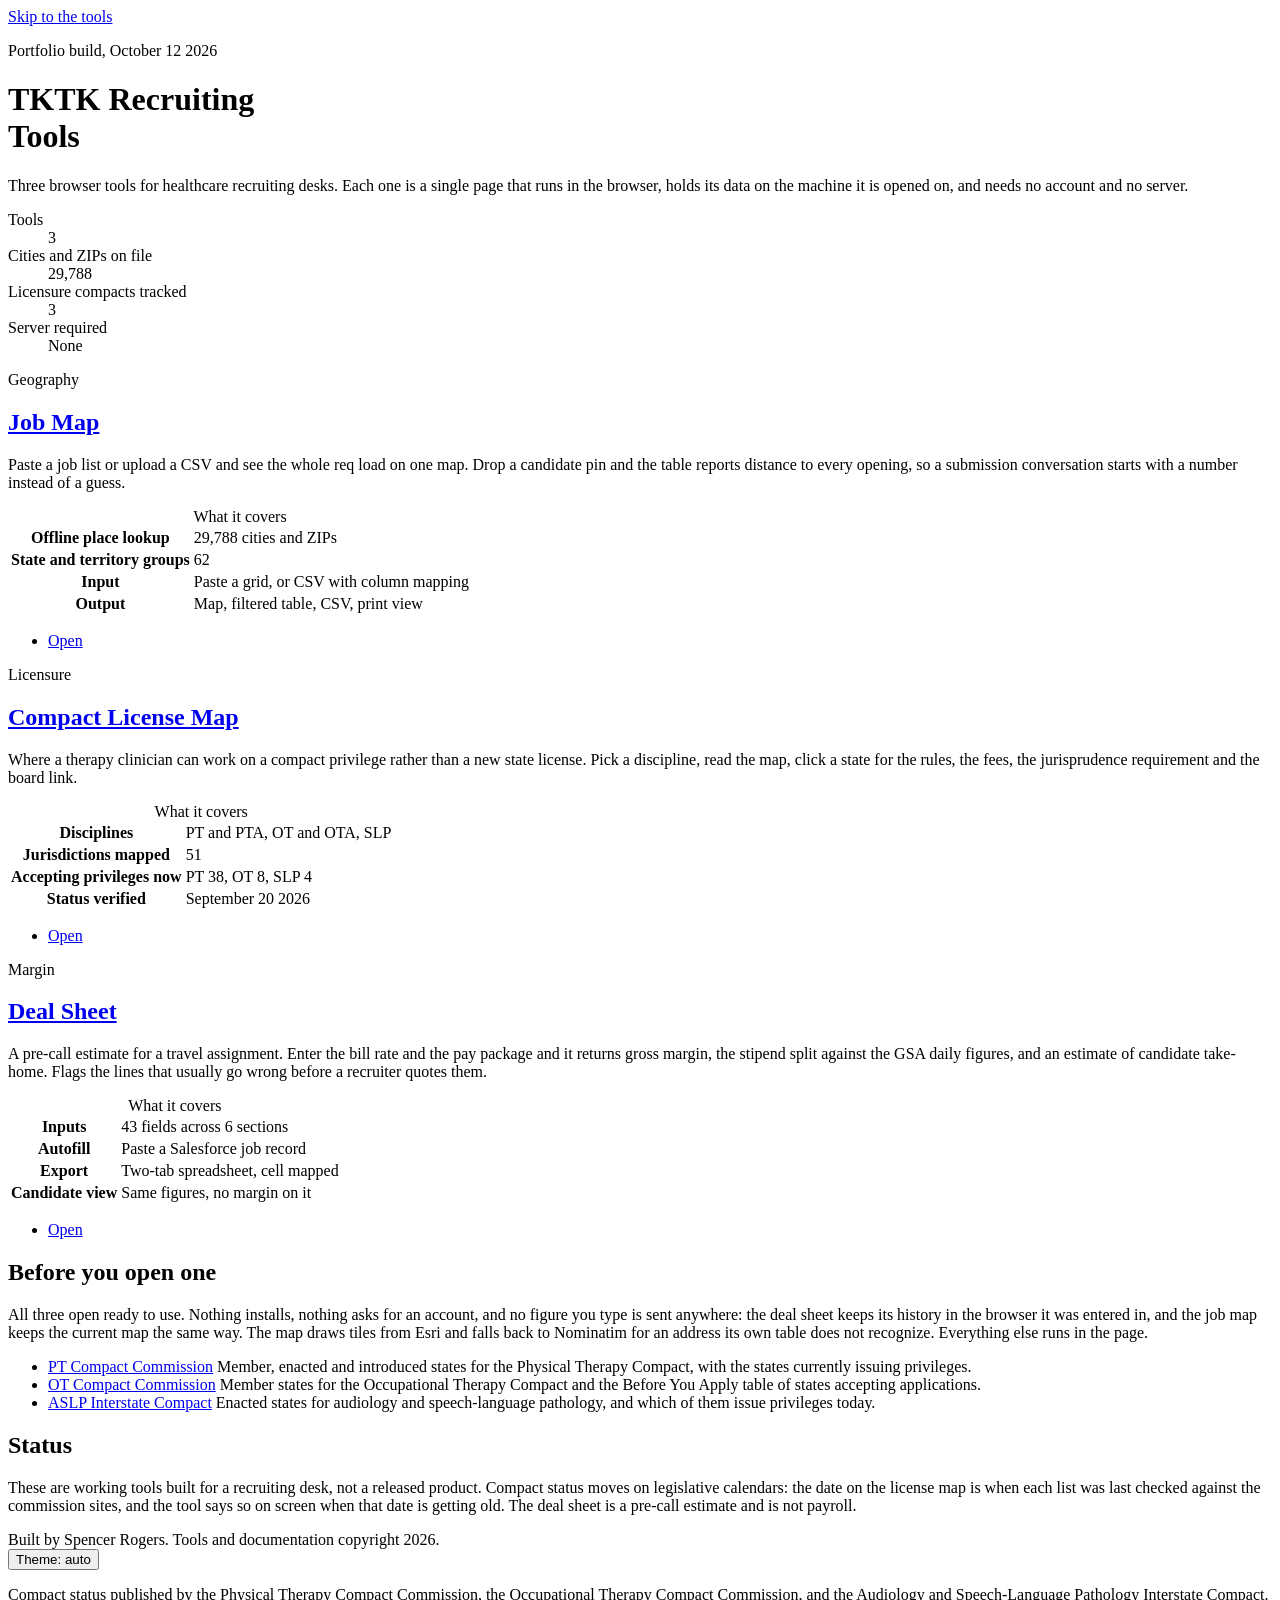
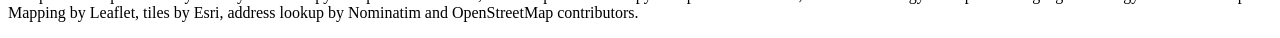
==== index.html @ 35a47ba7 "Add files via upload" ====
<!DOCTYPE html>
<html lang="en">
<head>
<meta charset="UTF-8">
<meta name="viewport" content="width=device-width, initial-scale=1">
<title>TKTK Recruiting Tools</title>
<meta name="description" content="Three browser tools for healthcare recruiting: job list mapping, compact license coverage, and deal margin estimates. Nothing installs.">
<link rel="preconnect" href="https://fonts.googleapis.com">
<link rel="preconnect" href="https://fonts.gstatic.com" crossorigin>
<link href="https://fonts.googleapis.com/css2?family=Libre+Baskerville:ital,wght@0,400;0,700;1,400&family=IBM+Plex+Sans:wght@400;500;600&display=swap" rel="stylesheet">
<link rel="stylesheet" href="assets/theme.css">
<link rel="stylesheet" href="assets/launcher.css">
<script src="assets/theme.js"></script>
</head>
<body>

<a class="skip" href="#tools">Skip to the tools</a>

<header class="masthead">
  <div class="shell">
    <p class="env">Portfolio build, October 12 2026</p>
    <h1>TKTK Recruiting<br>Tools</h1>
    <p class="lede">Three browser tools for healthcare recruiting desks. Each one is a single page that runs in the browser, holds its data on the machine it is opened on, and needs no account and no server.</p>

    <dl class="figures">
      <div><dt>Tools</dt><dd>3</dd></div>
      <div><dt>Cities and ZIPs on file</dt><dd>29,788</dd></div>
      <div><dt>Licensure compacts tracked</dt><dd>3</dd></div>
      <div><dt>Server required</dt><dd>None</dd></div>
    </dl>
  </div>
</header>

<main class="shell" id="tools">
  <section aria-label="Tools">
    <div class="grid">

      <article class="card" data-accent="forest">
        <p class="kicker">Geography</p>
        <h2><a class="card-title" href="job-map.html">Job Map</a></h2>
        <p class="card-body">Paste a job list or upload a CSV and see the whole req load on one map. Drop a candidate pin and the table reports distance to every opening, so a submission conversation starts with a number instead of a guess.</p>
        <table class="spec">
          <caption>What it covers</caption>
          <tbody>
            <tr><th scope="row">Offline place lookup</th><td>29,788 cities and ZIPs</td></tr>
            <tr><th scope="row">State and territory groups</th><td>62</td></tr>
            <tr><th scope="row">Input</th><td>Paste a grid, or CSV with column mapping</td></tr>
            <tr><th scope="row">Output</th><td>Map, filtered table, CSV, print view</td></tr>
          </tbody>
        </table>
        <ul class="actions">
          <li><a class="primary" href="job-map.html">Open</a></li>
        </ul>
      </article>

      <article class="card" data-accent="oxblood">
        <p class="kicker">Licensure</p>
        <h2><a class="card-title" href="compact-license-map.html">Compact License Map</a></h2>
        <p class="card-body">Where a therapy clinician can work on a compact privilege rather than a new state license. Pick a discipline, read the map, click a state for the rules, the fees, the jurisprudence requirement and the board link.</p>
        <table class="spec">
          <caption>What it covers</caption>
          <tbody>
            <tr><th scope="row">Disciplines</th><td>PT and PTA, OT and OTA, SLP</td></tr>
            <tr><th scope="row">Jurisdictions mapped</th><td>51</td></tr>
            <tr><th scope="row">Accepting privileges now</th><td>PT 38, OT 8, SLP 4</td></tr>
            <tr><th scope="row">Status verified</th><td>September 20 2026</td></tr>
          </tbody>
        </table>
        <ul class="actions">
          <li><a class="primary" href="compact-license-map.html">Open</a></li>
        </ul>
      </article>

      <article class="card" data-accent="brass">
        <p class="kicker">Margin</p>
        <h2><a class="card-title" href="deal-sheet.html">Deal Sheet</a></h2>
        <p class="card-body">A pre-call estimate for a travel assignment. Enter the bill rate and the pay package and it returns gross margin, the stipend split against the GSA daily figures, and an estimate of candidate take-home. Flags the lines that usually go wrong before a recruiter quotes them.</p>
        <table class="spec">
          <caption>What it covers</caption>
          <tbody>
            <tr><th scope="row">Inputs</th><td>43 fields across 6 sections</td></tr>
            <tr><th scope="row">Autofill</th><td>Paste a Salesforce job record</td></tr>
            <tr><th scope="row">Export</th><td>Two-tab spreadsheet, cell mapped</td></tr>
            <tr><th scope="row">Candidate view</th><td>Same figures, no margin on it</td></tr>
          </tbody>
        </table>
        <ul class="actions">
          <li><a class="primary" href="deal-sheet.html">Open</a></li>
        </ul>
      </article>

    </div>
  </section>

  <section class="panel" aria-labelledby="how">
    <h2 id="how">Before you open one</h2>
    <p>All three open ready to use. Nothing installs, nothing asks for an account, and no figure you type is sent anywhere: the deal sheet keeps its history in the browser it was entered in, and the job map keeps the current map the same way. The map draws tiles from Esri and falls back to Nominatim for an address its own table does not recognize. Everything else runs in the page.</p>
    <ul class="sources">
      <li>
        <a href="https://ptcompact.org/compact-map/">PT Compact Commission</a>
        <span>Member, enacted and introduced states for the Physical Therapy Compact, with the states currently issuing privileges.</span>
      </li>
      <li>
        <a href="https://otcompact.gov/before-you-apply/">OT Compact Commission</a>
        <span>Member states for the Occupational Therapy Compact and the Before You Apply table of states accepting applications.</span>
      </li>
      <li>
        <a href="https://aslpcompact.com/compact-map/">ASLP Interstate Compact</a>
        <span>Enacted states for audiology and speech-language pathology, and which of them issue privileges today.</span>
      </li>
    </ul>
  </section>

  <section class="panel" aria-labelledby="status">
    <h2 id="status">Status</h2>
    <p>These are working tools built for a recruiting desk, not a released product. Compact status moves on legislative calendars: the date on the license map is when each list was last checked against the commission sites, and the tool says so on screen when that date is getting old. The deal sheet is a pre-call estimate and is not payroll.</p>
  </section>
</main>

<footer class="footer">
  <div class="shell">
    <div class="footer-bar">
      <p style="margin:0">Built by Spencer Rogers. Tools and documentation copyright 2026.</p>
      <button class="theme-btn" type="button" data-theme-toggle>Theme: auto</button>
    </div>
    <p>Compact status published by the Physical Therapy Compact Commission, the Occupational Therapy Compact Commission, and the Audiology and Speech-Language Pathology Interstate Compact. Mapping by Leaflet, tiles by Esri, address lookup by Nominatim and OpenStreetMap contributors.</p>
  </div>
</footer>

</body>
</html>
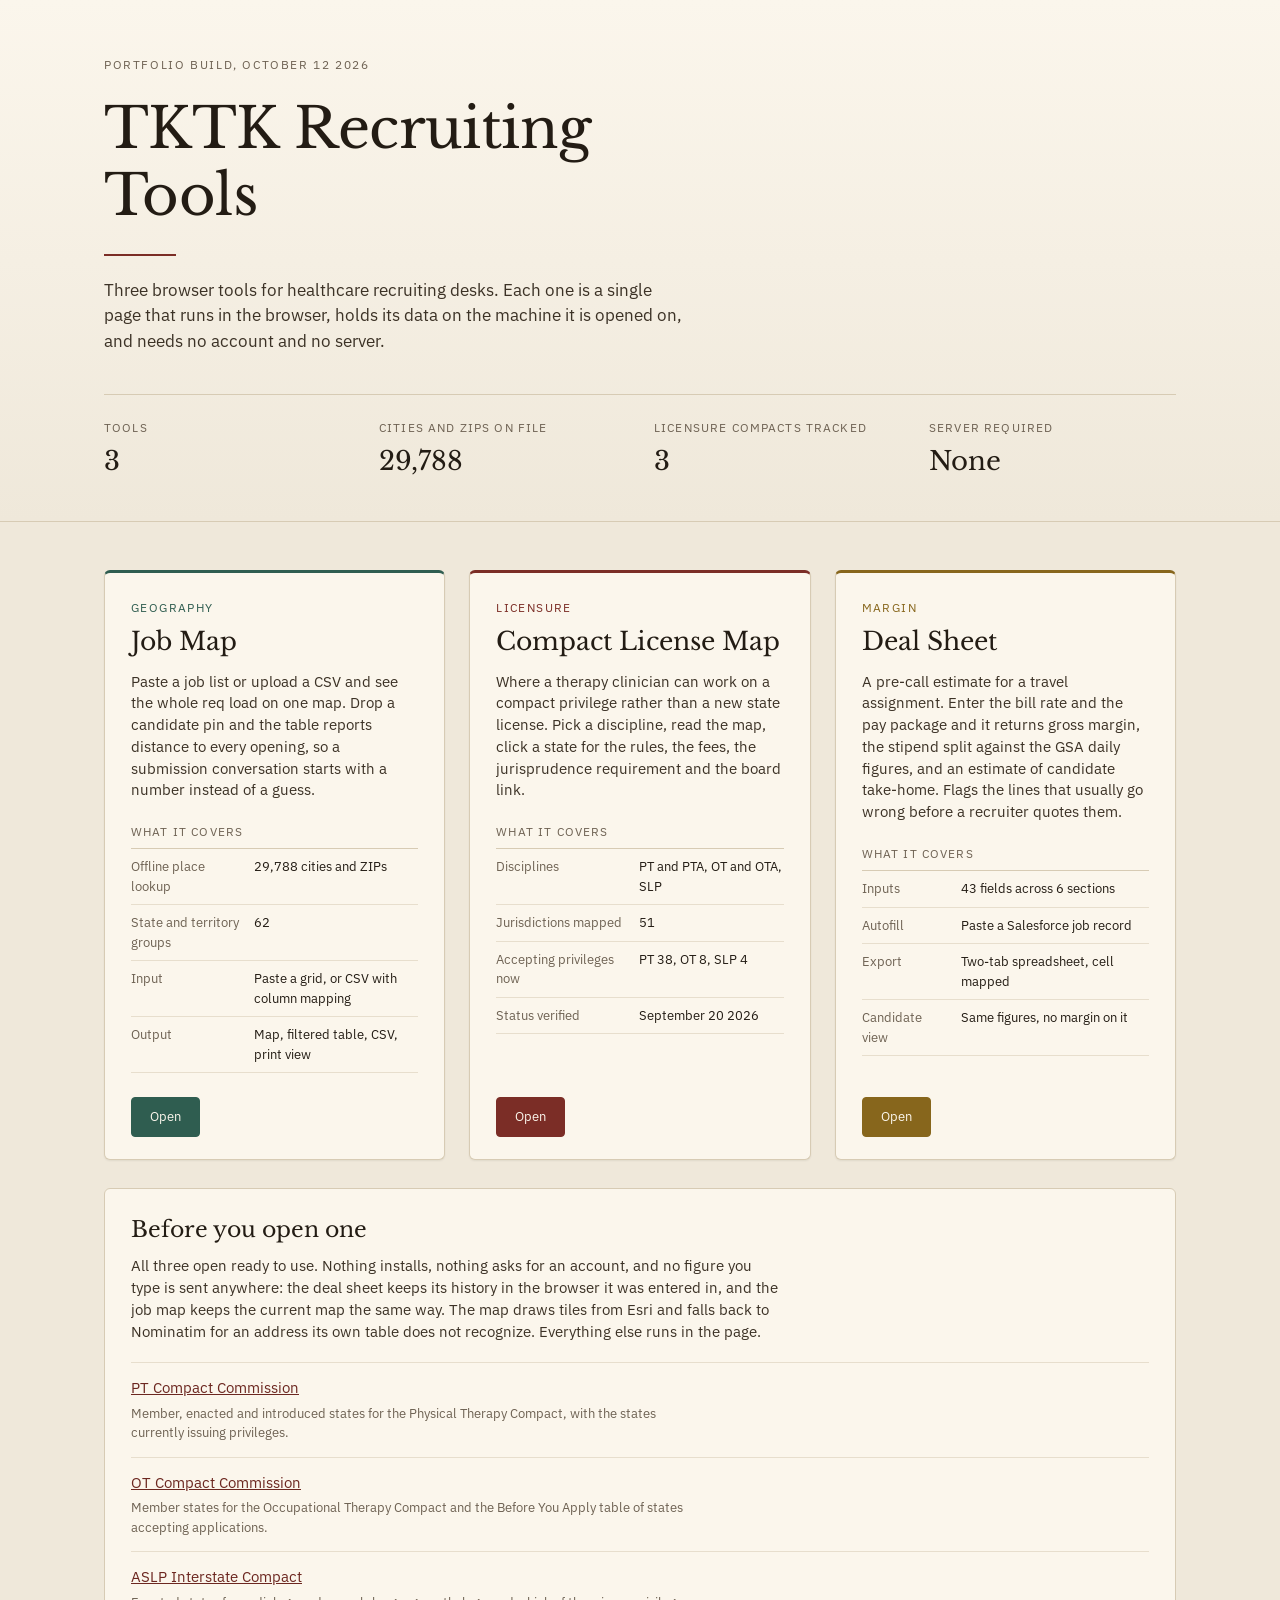
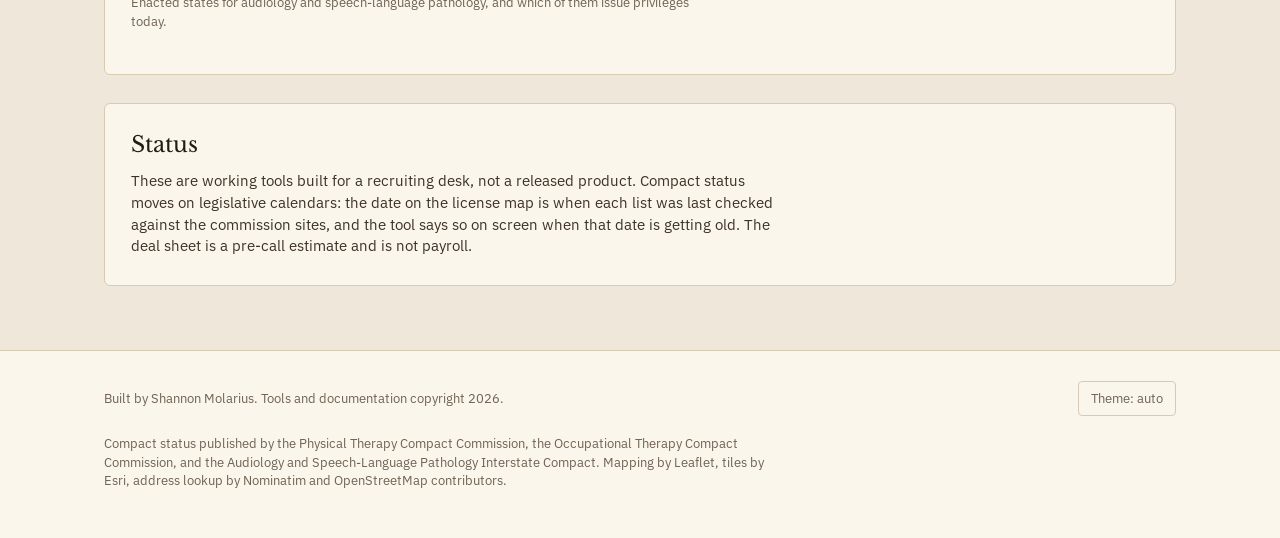
==== commit 3a8e706f: "Rename index (6).html to index.html" ====
--- a/index.html
+++ b/index.html
@@ -120,7 +120,7 @@
 <footer class="footer">
   <div class="shell">
     <div class="footer-bar">
-      <p style="margin:0">Built by Spencer Rogers. Tools and documentation copyright 2026.</p>
+      <p style="margin:0">Built by Shannon Molarius. Tools and documentation copyright 2026.</p>
       <button class="theme-btn" type="button" data-theme-toggle>Theme: auto</button>
     </div>
     <p>Compact status published by the Physical Therapy Compact Commission, the Occupational Therapy Compact Commission, and the Audiology and Speech-Language Pathology Interstate Compact. Mapping by Leaflet, tiles by Esri, address lookup by Nominatim and OpenStreetMap contributors.</p>
--- a/assets/theme.css
+++ b/assets/theme.css
@@ -0,0 +1,263 @@
+/* ============================================================
+   Shared theme: dark academia, light and dark
+   ------------------------------------------------------------
+   One token set, two palettes. Light is parchment and ink,
+   dark is walnut and candlelight. Every tool and the launcher
+   read from these names and never hardcode a color.
+
+   Dark resolves three ways on purpose:
+     :root                                  light default
+     prefers-color-scheme: dark             system dark, unless
+                                            the page is pinned light
+     :root[data-theme="dark"]               pinned dark
+
+   assets/theme.js drives the pin. Without it the pages still
+   follow the system setting.
+   ============================================================ */
+
+:root {
+  /* Surfaces and text */
+  --bg: #EFE8DA;
+  --surface: #FBF6EC;
+  --surface-2: #F5EFE2;
+  --ink: #231C14;
+  --body: #3C3226;
+  --muted: #6E6253;
+  --rule: #D7CBB4;
+  --rule-soft: #E7DECD;
+  --on-dark: #FBF6EC;
+
+  /* Accents. Oxblood leads, forest supports, brass warns. */
+  --accent: #7B2D26;
+  --accent-ink: #6C2720;
+  --accent-soft: #F3E4E0;
+  --accent-2: #2F5D50;
+  --accent-2-ink: #275045;
+  --accent-2-soft: #E1EAE6;
+  --brass: #87661C;
+  --brass-soft: #F4EAD2;
+
+  /* Status */
+  --ok: #2F6B52;
+  --ok-soft: #E1EBE5;
+  --warn: #87661C;
+  --warn-soft: #F4EAD2;
+  --bad: #8E3326;
+  --bad-soft: #F6E3DE;
+  --idle: #B3A58C;
+  --idle-soft: #E6DFD1;
+
+  /* Type */
+  --font-display: "Libre Baskerville", Georgia, "Times New Roman", serif;
+  --font-body: "IBM Plex Sans", system-ui, -apple-system, "Segoe UI", Roboto, sans-serif;
+  --font-mono: "IBM Plex Mono", ui-monospace, SFMono-Regular, Consolas, monospace;
+
+  /* Shape */
+  --radius: 4px;
+  --radius-lg: 6px;
+  --shadow: 0 10px 30px rgba(35, 28, 20, .14);
+  --shadow-sm: 0 1px 2px rgba(35, 28, 20, .07);
+
+  box-sizing: border-box;
+  padding-top: env(safe-area-inset-top, 0px);
+  padding-bottom: env(safe-area-inset-bottom, 0px);
+  color-scheme: light dark;
+}
+
+@media (prefers-color-scheme: dark) {
+  :root:not([data-theme="light"]) {
+    --bg: #16120E;
+    --surface: #1F1A14;
+    --surface-2: #262019;
+    --ink: #EFE6D6;
+    --body: #DBD0BD;
+    --muted: #A2927A;
+    --rule: #3A3127;
+    --rule-soft: #2C251D;
+    --on-dark: #16120E;
+
+    --accent: #CC7463;
+    --accent-ink: #E1917F;
+    --accent-soft: #3A211C;
+    --accent-2: #74B49C;
+    --accent-2-ink: #8CC6B0;
+    --accent-2-soft: #19332B;
+    --brass: #D2A94E;
+    --brass-soft: #332813;
+
+    --ok: #74B49C;
+    --ok-soft: #19332B;
+    --warn: #D2A94E;
+    --warn-soft: #332813;
+    --bad: #DD8471;
+    --bad-soft: #3A211C;
+    --idle: #6B5D49;
+    --idle-soft: #2A2419;
+
+    --shadow: 0 10px 30px rgba(0, 0, 0, .55);
+    --shadow-sm: 0 1px 2px rgba(0, 0, 0, .4);
+  }
+}
+
+:root[data-theme="dark"] {
+  --bg: #16120E;
+  --surface: #1F1A14;
+  --surface-2: #262019;
+  --ink: #EFE6D6;
+  --body: #DBD0BD;
+  --muted: #A2927A;
+  --rule: #3A3127;
+  --rule-soft: #2C251D;
+  --on-dark: #16120E;
+
+  --accent: #CC7463;
+  --accent-ink: #E1917F;
+  --accent-soft: #3A211C;
+  --accent-2: #74B49C;
+  --accent-2-ink: #8CC6B0;
+  --accent-2-soft: #19332B;
+  --brass: #D2A94E;
+  --brass-soft: #332813;
+
+  --ok: #74B49C;
+  --ok-soft: #19332B;
+  --warn: #D2A94E;
+  --warn-soft: #332813;
+  --bad: #DD8471;
+  --bad-soft: #3A211C;
+  --idle: #6B5D49;
+  --idle-soft: #2A2419;
+
+  --shadow: 0 10px 30px rgba(0, 0, 0, .55);
+  --shadow-sm: 0 1px 2px rgba(0, 0, 0, .4);
+}
+
+/* ---------- Base ---------- */
+
+*, *::before, *::after { box-sizing: inherit; }
+
+html { height: 100%; scroll-padding-top: env(safe-area-inset-top, 0px); }
+
+body {
+  margin: 0;
+  min-height: 100%;
+  background: var(--bg);
+  color: var(--ink);
+  font-family: var(--font-body);
+  font-size: 15px;
+  line-height: 1.5;
+  -webkit-text-size-adjust: 100%;
+}
+
+h1, h2, h3, h4 {
+  font-family: var(--font-display);
+  font-weight: 400;
+  line-height: 1.2;
+  color: var(--ink);
+}
+
+a { color: var(--accent-ink); }
+
+/* Tabular figures wherever money or counts land. */
+.num, td.v, .stat .v { font-variant-numeric: tabular-nums; }
+
+/* ---------- Controls ---------- */
+
+.btn,
+button.btn {
+  font: inherit;
+  font-size: 13px;
+  color: var(--body);
+  background: var(--surface-2);
+  border: 1px solid var(--rule);
+  border-radius: var(--radius);
+  padding: 9px 15px;
+  cursor: pointer;
+}
+
+.btn:hover { border-color: var(--muted); background: var(--surface); }
+
+.btn.primary,
+button.primary {
+  background: var(--accent);
+  border-color: var(--accent);
+  color: var(--on-dark);
+}
+
+.btn.primary:hover,
+button.primary:hover { background: var(--accent-ink); border-color: var(--accent-ink); }
+
+.btn:disabled, button:disabled { opacity: .5; cursor: default; }
+
+input, textarea, select {
+  font: inherit;
+  color: var(--ink);
+  background: var(--surface-2);
+  border: 1px solid var(--rule);
+  border-radius: var(--radius);
+}
+
+::placeholder { color: var(--muted); opacity: .8; }
+
+:focus-visible { outline: 2px solid var(--accent); outline-offset: 2px; }
+
+/* ---------- Surfaces ---------- */
+
+.panel, .card {
+  background: var(--surface);
+  border: 1px solid var(--rule);
+  border-radius: var(--radius-lg);
+}
+
+/* ---------- Utility ---------- */
+
+.sr, .sr-only {
+  position: absolute;
+  width: 1px; height: 1px;
+  margin: -1px; padding: 0;
+  overflow: hidden;
+  clip: rect(0 0 0 0);
+  white-space: nowrap;
+  border: 0;
+}
+
+.skip {
+  position: absolute;
+  left: -9999px;
+  top: 0;
+  background: var(--surface);
+  color: var(--ink);
+  padding: 10px 14px;
+  border: 1px solid var(--rule);
+  z-index: 100;
+}
+
+.skip:focus { left: 8px; top: 8px; }
+
+/* The shared theme button. Small, quiet, same place on every page. */
+.theme-btn {
+  font: inherit;
+  font-size: 12.5px;
+  color: var(--muted);
+  background: transparent;
+  border: 1px solid var(--rule);
+  border-radius: var(--radius);
+  padding: 7px 12px;
+  cursor: pointer;
+}
+
+.theme-btn:hover { color: var(--ink); border-color: var(--muted); }
+
+@media (prefers-reduced-motion: reduce) {
+  * { transition: none !important; animation: none !important; }
+}
+
+@media print {
+  :root {
+    --bg: #FFF; --surface: #FFF; --surface-2: #FFF;
+    --ink: #000; --body: #111; --muted: #444;
+    --rule: #999; --rule-soft: #CCC;
+  }
+  body { background: #FFF; }
+  .no-print, .theme-btn, .skip { display: none !important; }
+}
--- a/assets/launcher.css
+++ b/assets/launcher.css
@@ -0,0 +1,245 @@
+/* ============================================================
+   Launcher: the splash page only
+   Depends on assets/theme.css for tokens and base styles.
+   ============================================================ */
+
+.shell {
+  max-width: 1120px;
+  margin: 0 auto;
+  padding: 0 24px;
+}
+
+/* ---------- Masthead ---------- */
+
+.masthead {
+  border-bottom: 1px solid var(--rule);
+  background:
+    linear-gradient(180deg, var(--surface) 0%, var(--bg) 100%);
+  padding: 56px 0 40px;
+}
+
+.masthead .env {
+  margin: 0 0 22px;
+  font-size: 11.5px;
+  letter-spacing: .14em;
+  text-transform: uppercase;
+  color: var(--muted);
+}
+
+.masthead h1 {
+  margin: 0;
+  font-size: clamp(34px, 6vw, 56px);
+  letter-spacing: -0.01em;
+}
+
+/* A hairline rule under the headline, the way a title page carries one. */
+.masthead h1::after {
+  content: "";
+  display: block;
+  width: 72px;
+  height: 2px;
+  margin: 24px 0 0;
+  background: var(--accent);
+}
+
+.masthead .lede {
+  margin: 22px 0 0;
+  max-width: 58ch;
+  font-size: 17px;
+  color: var(--body);
+}
+
+.figures {
+  display: grid;
+  grid-template-columns: repeat(auto-fit, minmax(150px, 1fr));
+  gap: 20px 28px;
+  margin: 40px 0 0;
+  padding: 24px 0 0;
+  border-top: 1px solid var(--rule);
+}
+
+.figures dt {
+  font-size: 11.5px;
+  letter-spacing: .1em;
+  text-transform: uppercase;
+  color: var(--muted);
+}
+
+.figures dd {
+  margin: 6px 0 0;
+  font-family: var(--font-display);
+  font-size: 26px;
+  font-variant-numeric: tabular-nums;
+  color: var(--ink);
+}
+
+/* ---------- Cards ---------- */
+
+main.shell { padding-top: 48px; padding-bottom: 8px; }
+
+.grid {
+  display: grid;
+  grid-template-columns: repeat(auto-fit, minmax(330px, 1fr));
+  gap: 24px;
+}
+
+.card {
+  display: flex;
+  flex-direction: column;
+  padding: 26px 26px 22px;
+  box-shadow: var(--shadow-sm);
+  /* The accent is a top edge, set per card by data-accent. */
+  border-top: 3px solid var(--card-accent, var(--accent));
+}
+
+.card[data-accent="oxblood"] { --card-accent: var(--accent); }
+.card[data-accent="forest"]  { --card-accent: var(--accent-2); }
+.card[data-accent="brass"]   { --card-accent: var(--brass); }
+
+.kicker {
+  margin: 0;
+  font-size: 11.5px;
+  letter-spacing: .12em;
+  text-transform: uppercase;
+  color: var(--card-accent, var(--accent));
+}
+
+.card h2 { margin: 10px 0 0; font-size: 25px; }
+
+.card-title { color: var(--ink); text-decoration: none; }
+.card-title:hover { color: var(--card-accent, var(--accent)); }
+
+.card-body {
+  margin: 14px 0 0;
+  color: var(--body);
+  font-size: 14.5px;
+}
+
+.spec {
+  width: 100%;
+  margin: 22px 0 0;
+  border-collapse: collapse;
+  font-size: 13px;
+}
+
+.spec caption {
+  text-align: left;
+  font-size: 11.5px;
+  letter-spacing: .1em;
+  text-transform: uppercase;
+  color: var(--muted);
+  padding-bottom: 8px;
+  border-bottom: 1px solid var(--rule);
+}
+
+.spec th,
+.spec td {
+  padding: 8px 0;
+  border-bottom: 1px solid var(--rule-soft);
+  vertical-align: top;
+  text-align: left;
+}
+
+.spec th {
+  font-weight: 400;
+  font-size: 13px;
+  color: var(--muted);
+  padding-right: 14px;
+}
+
+.spec td { color: var(--ink); font-variant-numeric: tabular-nums; }
+
+.actions {
+  display: flex;
+  flex-wrap: wrap;
+  gap: 10px;
+  align-items: center;
+  list-style: none;
+  margin: auto 0 0;
+  padding: 24px 0 0;
+}
+
+.actions a {
+  display: inline-block;
+  font-size: 13px;
+  text-decoration: none;
+  padding: 9px 18px;
+  border: 1px solid var(--rule);
+  border-radius: var(--radius);
+  color: var(--body);
+}
+
+.actions a:hover { border-color: var(--muted); color: var(--ink); }
+
+.actions a.primary {
+  background: var(--card-accent, var(--accent));
+  border-color: var(--card-accent, var(--accent));
+  color: var(--on-dark);
+}
+
+.actions a.primary:hover { opacity: .88; color: var(--on-dark); }
+
+/* ---------- Panels ---------- */
+
+.panel {
+  margin: 28px 0 0;
+  padding: 28px 26px;
+}
+
+.panel h2 { margin: 0 0 12px; font-size: 22px; }
+.panel p { margin: 0; color: var(--body); max-width: 72ch; font-size: 14.5px; }
+
+.sources {
+  list-style: none;
+  margin: 20px 0 0;
+  padding: 0;
+}
+
+.sources li {
+  padding: 14px 0;
+  border-top: 1px solid var(--rule-soft);
+}
+
+.sources a { font-size: 14.5px; }
+
+.sources span {
+  display: block;
+  margin-top: 4px;
+  color: var(--muted);
+  font-size: 13px;
+  max-width: 72ch;
+}
+
+/* ---------- Footer ---------- */
+
+.footer {
+  margin-top: 56px;
+  padding: 30px 0 48px;
+  border-top: 1px solid var(--rule);
+  background: var(--surface);
+}
+
+.footer p {
+  margin: 0 0 10px;
+  color: var(--muted);
+  font-size: 12.5px;
+  max-width: 86ch;
+}
+
+.footer p:last-child { margin-bottom: 0; }
+
+.footer-bar {
+  display: flex;
+  flex-wrap: wrap;
+  gap: 14px;
+  align-items: center;
+  justify-content: space-between;
+  margin-bottom: 18px;
+}
+
+@media (max-width: 560px) {
+  .masthead { padding: 36px 0 30px; }
+  main.shell { padding-top: 32px; }
+  .shell { padding: 0 16px; }
+  .card { padding: 22px 20px 20px; }
+}
